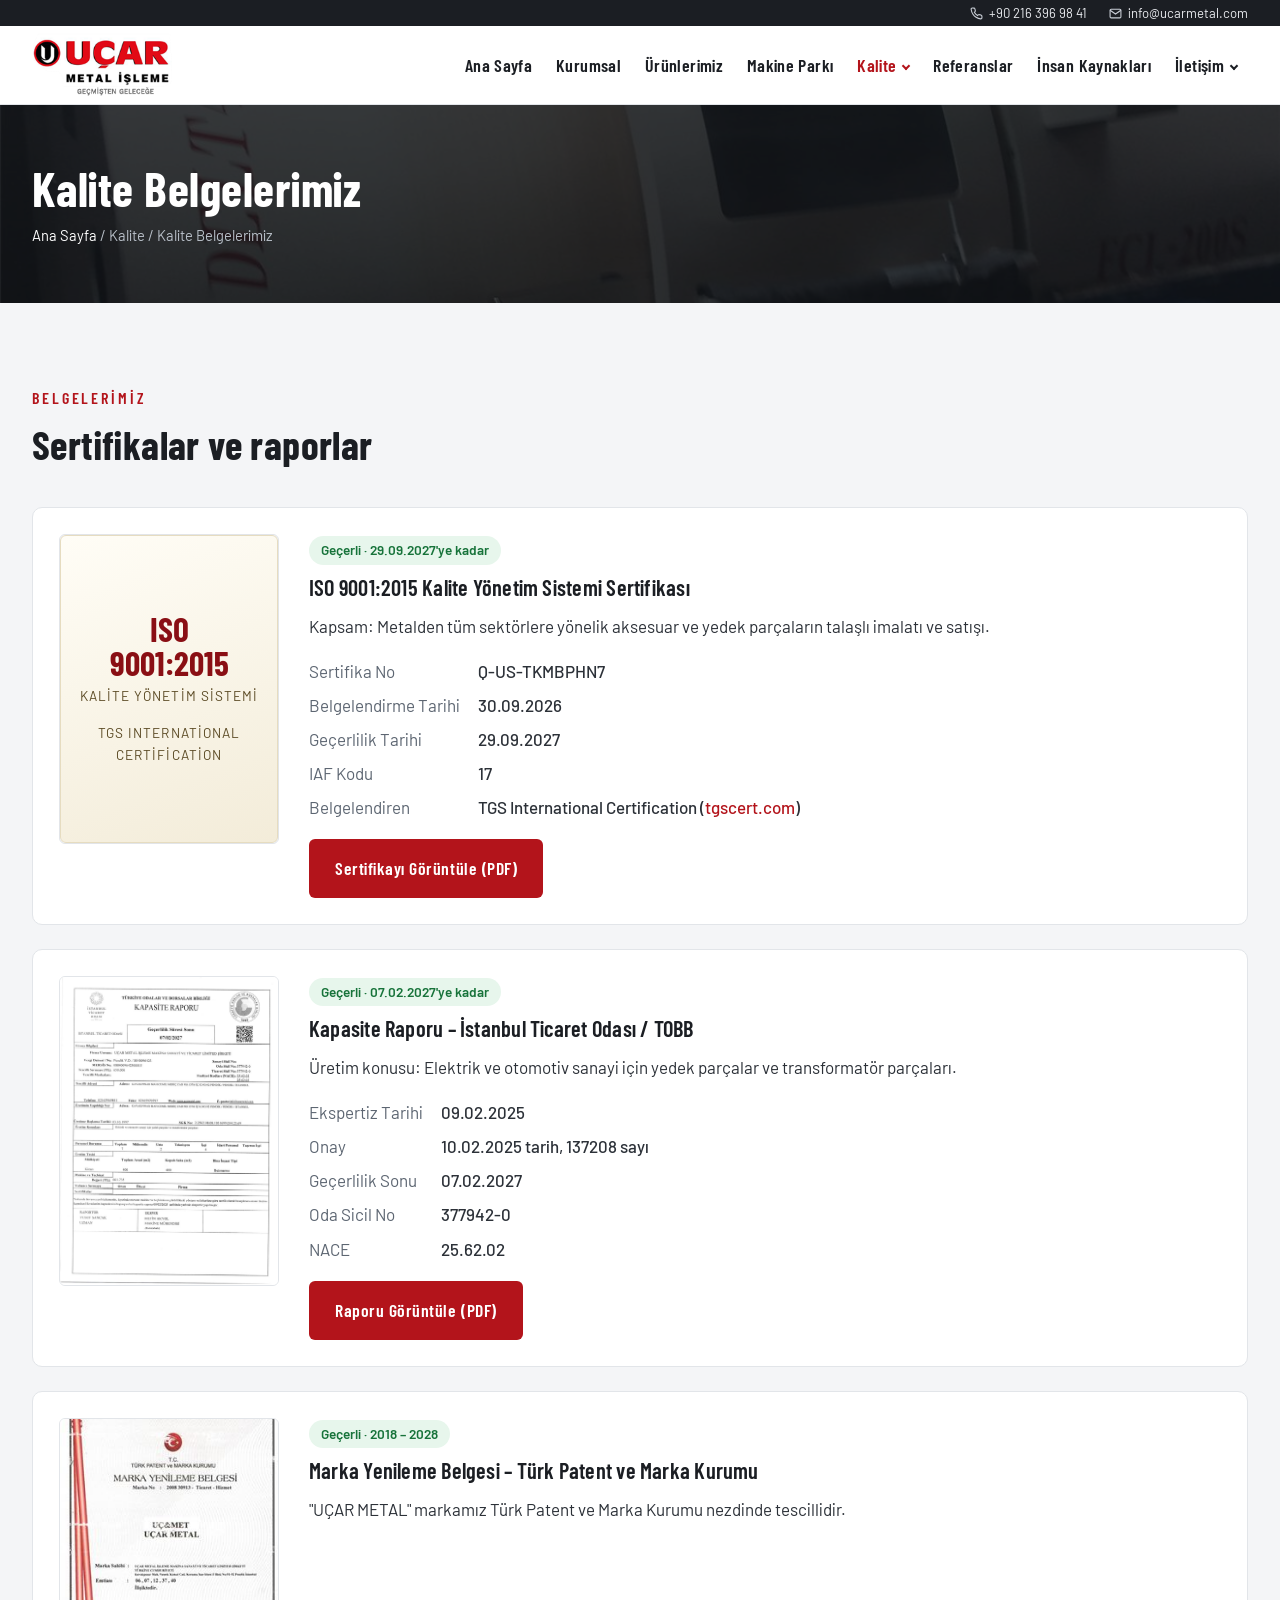
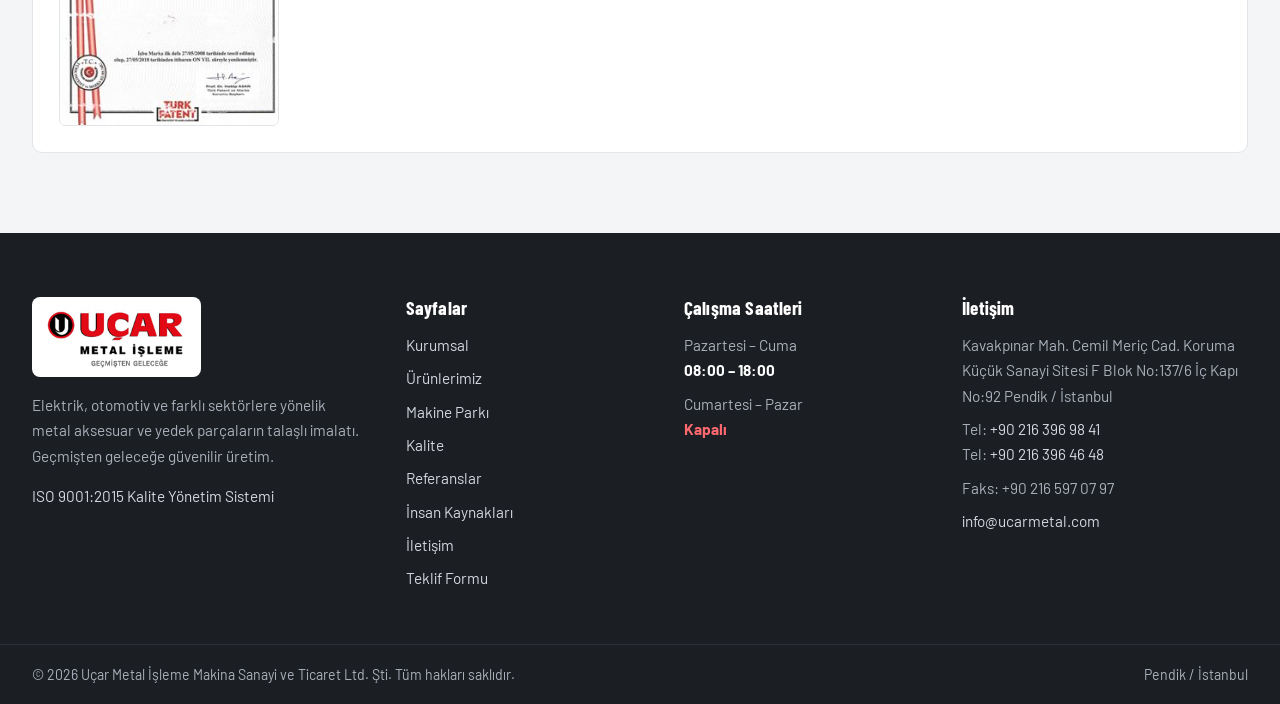
==== belgeler.html @ c9c99e72 "Revize 1: menü, metin, form ve harita düzenlemeleri - Üst şerit sadeleşti; telefon ve e-posta sağa a" ====
<!doctype html>
<html lang="tr">
<head>
<meta charset="utf-8">
<meta name="viewport" content="width=device-width, initial-scale=1">
<title>Kalite Belgelerimiz | ISO 9001:2015 – Uçar Metal</title>
<meta name="description" content="ISO 9001:2015 sertifikamız, İTO kapasite raporumuz ve marka tescil belgemiz.">
<link rel="canonical" href="https://www.ucarmetal.com/belgeler.html">
<meta property="og:title" content="Kalite Belgelerimiz | ISO 9001:2015 – Uçar Metal">
<meta property="og:description" content="ISO 9001:2015 sertifikamız, İTO kapasite raporumuz ve marka tescil belgemiz.">
<meta property="og:image" content="https://www.ucarmetal.com/img/makine/17.jpg">
<link rel="icon" href="img/favicon.png" type="image/png">
<link rel="preconnect" href="https://fonts.googleapis.com">
<link rel="preconnect" href="https://fonts.gstatic.com" crossorigin>
<link href="https://fonts.googleapis.com/css2?family=Barlow+Condensed:wght@500;600;700&family=Barlow:wght@400;500;600&display=swap" rel="stylesheet">
<link rel="stylesheet" href="css/style.css">
</head>
<body>
<a class="skip" href="#icerik">İçeriğe geç</a>
<div class="topbar">
  <div class="wrap">
    <div class="group">
      <span><svg width="13" height="13" viewBox="0 0 24 24" fill="none" stroke="currentColor" stroke-width="2"><path d="M22 16.9v3a2 2 0 0 1-2.2 2 19.8 19.8 0 0 1-8.6-3.1 19.5 19.5 0 0 1-6-6A19.8 19.8 0 0 1 2.1 4.2 2 2 0 0 1 4.1 2h3a2 2 0 0 1 2 1.7c.1.9.4 1.8.7 2.7a2 2 0 0 1-.5 2.1L8 9.8a16 16 0 0 0 6 6l1.3-1.3a2 2 0 0 1 2.1-.4c.9.3 1.8.6 2.7.7a2 2 0 0 1 1.7 2z"/></svg><a href="tel:+902163969841">+90 216 396 98 41</a></span>
      <span><svg width="13" height="13" viewBox="0 0 24 24" fill="none" stroke="currentColor" stroke-width="2"><rect x="2" y="4" width="20" height="16" rx="2"/><path d="m22 6-10 7L2 6"/></svg><a href="mailto:info@ucarmetal.com">info@ucarmetal.com</a></span>
    </div>
  </div>
</div>
<header class="site-header">
  <div class="wrap">
    <a class="logo" href="index.html"><img src="img/logo.png" width="211" height="96" alt="Uçar Metal İşleme – Geçmişten Geleceğe"></a>
    <button class="nav-toggle" aria-label="Menüyü aç" aria-expanded="false"><span></span></button>
    <nav class="nav" aria-label="Ana menü"><ul><li><a href="index.html">Ana Sayfa</a></li><li><a href="kurumsal.html">Kurumsal</a></li><li><a href="urunler.html">Ürünlerimiz</a></li><li><a href="makine-parki.html">Makine Parkı</a></li><li class="has-sub"><a href="belgeler.html" aria-current="page">Kalite</a><ul class="sub"><li><a href="belgeler.html" aria-current="page">Kalite Belgelerimiz</a></li><li><a href="kalite-kontrol.html">Kalite Kontrol Süreçlerimiz</a></li></ul></li><li><a href="referanslar.html">Referanslar</a></li><li><a href="insan-kaynaklari.html">İnsan Kaynakları</a></li><li class="has-sub"><a href="iletisim.html">İletişim</a><ul class="sub"><li><a href="iletisim.html">İletişim Bilgileri</a></li><li><a href="teklif.html">Teklif Formu</a></li></ul></li></ul></nav>
  </div>
</header>
<main id="icerik">
<section class="page-head"><div class="wrap"><h1>Kalite Belgelerimiz</h1><div class="crumbs"><a href="index.html">Ana Sayfa</a> / Kalite / Kalite Belgelerimiz</div></div></section>
<section class="section section-soft"><div class="wrap">
  <div class="section-title"><span class="eyebrow">Belgelerimiz</span><h2>Sertifikalar ve raporlar</h2></div>

  <article class="doc">
    <a class="doc-thumb" href="belgeler/iso-9001-2015-sertifika-2026-2027.pdf" target="_blank" rel="noopener"><div class="doc-cert"><b>ISO<br>9001:2015</b><span>Kalite Yönetim Sistemi</span><span style="margin-top:14px">TGS International Certification</span></div></a>
    <div>
      <span class="badge">Geçerli · 29.09.2027'ye kadar</span>
      <h3>ISO 9001:2015 Kalite Yönetim Sistemi Sertifikası</h3>
      <p>Kapsam: Metalden tüm sektörlere yönelik aksesuar ve yedek parçaların talaşlı imalatı ve satışı.</p>
      <dl>
        <dt>Sertifika No</dt><dd>Q-US-TKMBPHN7</dd>
        <dt>Belgelendirme Tarihi</dt><dd>30.09.2026</dd>
        <dt>Geçerlilik Tarihi</dt><dd>29.09.2027</dd>
        <dt>IAF Kodu</dt><dd>17</dd>
        <dt>Belgelendiren</dt><dd>TGS International Certification (<a href="https://www.tgscert.com" target="_blank" rel="noopener">tgscert.com</a>)</dd>
      </dl>
      <a class="btn btn-red" href="belgeler/iso-9001-2015-sertifika-2026-2027.pdf" target="_blank" rel="noopener">Sertifikayı Görüntüle (PDF)</a>
    </div>
  </article>

  <article class="doc">
    <a class="doc-thumb" href="belgeler/kapasite-raporu-2025-2027.pdf" target="_blank" rel="noopener"><img src="img/belge-kapasite.jpg" alt="Kapasite raporu ilk sayfa" loading="lazy"></a>
    <div>
      <span class="badge">Geçerli · 07.02.2027'ye kadar</span>
      <h3>Kapasite Raporu – İstanbul Ticaret Odası / TOBB</h3>
      <p>Üretim konusu: Elektrik ve otomotiv sanayi için yedek parçalar ve transformatör parçaları.</p>
      <dl>
        <dt>Ekspertiz Tarihi</dt><dd>09.02.2025</dd>
        <dt>Onay</dt><dd>10.02.2025 tarih, 137208 sayı</dd>
        <dt>Geçerlilik Sonu</dt><dd>07.02.2027</dd>
        <dt>Oda Sicil No</dt><dd>377942-0</dd>
        <dt>NACE</dt><dd>25.62.02</dd>
      </dl>
      <a class="btn btn-red" href="belgeler/kapasite-raporu-2025-2027.pdf" target="_blank" rel="noopener">Raporu Görüntüle (PDF)</a>
    </div>
  </article>

  <article class="doc">
    <div class="doc-thumb"><img src="img/belge-marka.jpg" alt="Marka yenileme belgesi" loading="lazy"></div>
    <div>
      <span class="badge">Geçerli · 2018 – 2028</span>
      <h3>Marka Yenileme Belgesi – Türk Patent ve Marka Kurumu</h3>
      <p>"UÇAR METAL" markamız Türk Patent ve Marka Kurumu nezdinde tescillidir.</p>
    </div>
  </article>
</div></section>
</main>
<footer class="site-footer">
  <div class="wrap">
    <div>
      <a class="logo" href="index.html"><img src="img/logo.png" width="211" height="96" alt="Uçar Metal İşleme – Geçmişten Geleceğe"></a>
      <p>Elektrik, otomotiv ve farklı sektörlere yönelik metal aksesuar ve yedek parçaların talaşlı imalatı. Geçmişten geleceğe güvenilir üretim.</p>
      <p><a href="belgeler.html">ISO 9001:2015 Kalite Yönetim Sistemi</a></p>
    </div>
    <div>
      <h4>Sayfalar</h4>
      <ul><li><a href="kurumsal.html">Kurumsal</a></li><li><a href="urunler.html">Ürünlerimiz</a></li><li><a href="makine-parki.html">Makine Parkı</a></li><li><a href="belgeler.html">Kalite</a></li><li><a href="referanslar.html">Referanslar</a></li><li><a href="insan-kaynaklari.html">İnsan Kaynakları</a></li><li><a href="iletisim.html">İletişim</a></li><li><a href="teklif.html">Teklif Formu</a></li></ul>
    </div>
    <div>
      <h4>Çalışma Saatleri</h4>
      <ul>
        <li>Pazartesi – Cuma<br><strong style="color:#fff">08:00 – 18:00</strong></li>
        <li>Cumartesi – Pazar<br><strong style="color:#ff6a70">Kapalı</strong></li>
      </ul>
    </div>
    <div>
      <h4>İletişim</h4>
      <ul>
        <li>Kavakpınar Mah. Cemil Meriç Cad. Koruma Küçük Sanayi Sitesi F Blok No:137/6 İç Kapı No:92 Pendik / İstanbul</li>
        <li>Tel: <a href="tel:+902163969841">+90 216 396 98 41</a><br>Tel: <a href="tel:+902163964648">+90 216 396 46 48</a></li>
        <li>Faks: +90 216 597 07 97</li>
        <li><a href="mailto:info@ucarmetal.com">info@ucarmetal.com</a></li>
      </ul>
    </div>
  </div>
  <div class="copy">
    <div class="wrap">
      <span>© <span id="year">2026</span> Uçar Metal İşleme Makina Sanayi ve Ticaret Ltd. Şti. Tüm hakları saklıdır.</span>
      <span>Pendik / İstanbul</span>
    </div>
  </div>
</footer>
<script src="js/main.js"></script>
</body>
</html>
---- css/style.css ----
:root {
  --red: #b3141b;
  --red-dark: #8a0f14;
  --ink: #1b1e23;
  --steel: #262b32;
  --steel-2: #323842;
  --text: #2c3138;
  --muted: #5d6672;
  --line: #e2e5e9;
  --bg: #ffffff;
  --bg-soft: #f4f5f7;
  --radius: 10px;
  --shadow: 0 8px 28px rgba(20, 24, 30, .08);
  --wrap: 1440px;
  --head: "Barlow Condensed", "Arial Narrow", sans-serif;
  --body: "Barlow", "Segoe UI", Arial, sans-serif;
}

*, *::before, *::after { box-sizing: border-box; }
html { scroll-behavior: smooth; }
body { margin: 0; font-family: var(--body); font-size: 17px; line-height: 1.65; color: var(--text); background: var(--bg); }
img { max-width: 100%; display: block; }
a { color: var(--red); text-decoration: none; }
a:hover { color: var(--red-dark); }
h1, h2, h3, h4 { font-family: var(--head); color: var(--ink); line-height: 1.15; margin: 0 0 .5em; letter-spacing: .01em; }
h1 { font-size: clamp(2.2rem, 5vw, 3.6rem); font-weight: 700; }
h2 { font-size: clamp(1.8rem, 3.4vw, 2.5rem); font-weight: 700; }
h3 { font-size: 1.4rem; font-weight: 600; }
p { margin: 0 0 1em; }
.wrap { width: 100%; max-width: var(--wrap); margin: 0 auto; padding: 0 32px; }
@media (max-width: 640px) { .wrap { padding: 0 16px; } }
.skip { position: absolute; left: -999px; }
.skip:focus { left: 12px; top: 12px; background: #fff; padding: 8px 12px; z-index: 100; }

/* Top bar */
.topbar { background: var(--ink); color: #c9ced6; font-size: .82rem; line-height: 1.4; }
.topbar .wrap { display: flex; flex-wrap: wrap; gap: 4px 22px; justify-content: flex-end; padding-top: 4px; padding-bottom: 4px; }
.topbar a { color: #e8eaee; }
.topbar a:hover { color: #fff; }
.topbar span { display: inline-flex; align-items: center; gap: 6px; }
.topbar .group { display: flex; flex-wrap: wrap; gap: 6px 22px; }

/* Header */
.site-header { background: #fff; border-bottom: 1px solid var(--line); position: sticky; top: 0; z-index: 50; }
.site-header .wrap { display: flex; align-items: center; justify-content: space-between; min-height: 78px; gap: 20px; }
.logo { display: flex; align-items: center; flex-shrink: 0; }
.logo img { height: 64px; width: auto; }
.logo-mark { width: 48px; height: 48px; border-radius: 50%; background: var(--red); color: #fff; display: grid; place-items: center; font-family: var(--head); font-weight: 700; font-size: 1.9rem; box-shadow: inset 0 0 0 3px #fff, 0 0 0 2px var(--red); }
.logo-text { display: flex; flex-direction: column; line-height: 1; }
.logo-text strong { font-family: var(--head); font-size: 1.85rem; font-weight: 700; color: var(--red); letter-spacing: .02em; }
.logo-text small { font-family: var(--head); font-size: .95rem; font-weight: 600; letter-spacing: .14em; color: var(--ink); margin-top: 3px; }
.nav ul { list-style: none; margin: 0; padding: 0; display: flex; gap: 2px; }
.nav a { display: block; white-space: nowrap; padding: 10px 11px; font-family: var(--head); font-size: 1.12rem; font-weight: 600; color: var(--ink); border-radius: 6px; letter-spacing: .02em; }
.nav a:hover { color: var(--red); background: var(--bg-soft); }
.nav a[aria-current="page"] { color: var(--red); }
.nav .has-sub { position: relative; }
.nav .has-sub > a::after { content: ""; display: inline-block; width: 6px; height: 6px; margin-left: 7px; border-right: 2px solid currentColor; border-bottom: 2px solid currentColor; transform: translateY(-3px) rotate(45deg); }
.nav .sub { position: absolute; top: 100%; left: 0; min-width: 240px; display: none; flex-direction: column; gap: 0; background: #fff; border: 1px solid var(--line); border-radius: 8px; box-shadow: var(--shadow); padding: 6px; z-index: 60; }
.nav .sub a { font-size: 1.05rem; padding: 10px 12px; }
.nav .has-sub:hover > .sub, .nav .has-sub:focus-within > .sub { display: flex; }
.nav-toggle { display: none; background: none; border: 1px solid var(--line); border-radius: 8px; width: 46px; height: 42px; cursor: pointer; }
.nav-toggle span, .nav-toggle span::before, .nav-toggle span::after { display: block; width: 22px; height: 2px; background: var(--ink); margin: 0 auto; position: relative; content: ""; }
.nav-toggle span::before { position: absolute; top: -7px; }
.nav-toggle span::after { position: absolute; top: 7px; }

@media (max-width: 1200px) {
  .nav-toggle { display: block; }
  .nav { position: absolute; left: 0; right: 0; top: 100%; background: #fff; border-bottom: 1px solid var(--line); display: none; box-shadow: var(--shadow); }
  .nav.open { display: block; }
  .nav ul { flex-direction: column; padding: 8px 12px 14px; }
  .nav a { padding: 12px 10px; border-bottom: 1px solid var(--line); border-radius: 0; }
  .nav .sub { position: static; display: flex; border: 0; box-shadow: none; padding: 0 0 0 18px; min-width: 0; }
  .nav .has-sub > a::after { display: none; }
}

/* Buttons */
.btn { display: inline-flex; align-items: center; gap: 8px; padding: 13px 24px; border-radius: 6px; font-family: var(--head); font-weight: 600; font-size: 1.1rem; letter-spacing: .03em; border: 2px solid transparent; cursor: pointer; transition: background .15s, color .15s; }
.btn-red { background: var(--red); color: #fff; }
.btn-red:hover { background: var(--red-dark); color: #fff; }
.btn-ghost { border-color: rgba(255,255,255,.7); color: #fff; }
.btn-ghost:hover { background: #fff; color: var(--ink); }
.btn-outline { border-color: var(--red); color: var(--red); background: #fff; }
.btn-outline:hover { background: var(--red); color: #fff; }

/* Hero */
.hero { position: relative; color: #fff; background: var(--steel) url("../img/makine/17.jpg") center/cover no-repeat; }
.hero::before { content: ""; position: absolute; inset: 0; background: linear-gradient(100deg, rgba(18,20,24,.93) 0%, rgba(18,20,24,.78) 48%, rgba(18,20,24,.35) 100%); }
.hero .wrap { position: relative; padding-top: 110px; padding-bottom: 120px; }
.hero h1 { color: #fff; max-width: 760px; }
.hero h1 em { font-style: normal; color: #ff4b52; }
.hero p { font-size: 1.2rem; max-width: 620px; color: #dde1e6; }
.hero .eyebrow { color: #ff6a70; }
.hero-actions { display: flex; flex-wrap: wrap; gap: 14px; margin-top: 28px; }
.eyebrow { display: inline-block; font-family: var(--head); font-weight: 600; font-size: 1rem; letter-spacing: .18em; text-transform: uppercase; color: var(--red); margin-bottom: 10px; }
h2.eyebrow-lg { font-size: 1.5rem; letter-spacing: .16em; margin-bottom: 0; }

/* Page header */
.page-head { background: var(--steel) url("../img/makine/18.jpg") center/cover no-repeat; position: relative; color: #fff; }
.page-head::before { content: ""; position: absolute; inset: 0; background: rgba(18,20,24,.82); }
.page-head .wrap { position: relative; padding-top: 56px; padding-bottom: 56px; }
.page-head h1 { color: #fff; margin: 0; font-size: clamp(2rem, 4.4vw, 3rem); }
.crumbs { font-size: .92rem; color: #b9c0c9; margin-top: 6px; }
.crumbs a { color: #fff; }

/* Sections */
.section { padding: 80px 0; }
.section-soft { background: var(--bg-soft); }
.section-dark { background: var(--steel); color: #d4d8de; }
.section-dark h2, .section-dark h3 { color: #fff; }
.section-title { max-width: 720px; margin-bottom: 40px; }
.section-title.center { text-align: center; margin-left: auto; margin-right: auto; }
.lead { font-size: 1.15rem; color: var(--muted); }

/* Stats strip */
.stats { background: var(--red); color: #fff; }
.stats .wrap { display: grid; grid-template-columns: repeat(4, 1fr); }
.stat { padding: 26px 18px; border-right: 1px solid rgba(255,255,255,.18); }
.stat:last-child { border-right: 0; }
.stat strong { display: block; font-family: var(--head); font-size: 1.9rem; font-weight: 700; line-height: 1.1; }
.stat span { font-size: .95rem; color: #ffd9db; }
@media (max-width: 820px) { .stats .wrap { grid-template-columns: repeat(2, 1fr); } .stat:nth-child(2) { border-right: 0; } .stat:nth-child(-n+2) { border-bottom: 1px solid rgba(255,255,255,.18); } }

/* Grids & cards */
.grid { display: grid; gap: 26px; }
.grid-2 { grid-template-columns: repeat(2, 1fr); }
.grid-3 { grid-template-columns: repeat(3, 1fr); }
.grid-4 { grid-template-columns: repeat(4, 1fr); }
@media (max-width: 960px) { .grid-3, .grid-4 { grid-template-columns: repeat(2, 1fr); } }
@media (max-width: 640px) { .grid-2, .grid-3, .grid-4 { grid-template-columns: 1fr; } }
.split { display: grid; grid-template-columns: 1.05fr 1fr; gap: 56px; align-items: center; }
@media (max-width: 900px) { .split { grid-template-columns: 1fr; gap: 32px; } }

.card { background: #fff; border: 1px solid var(--line); border-radius: var(--radius); overflow: hidden; display: flex; flex-direction: column; transition: box-shadow .2s, transform .2s; }
.card:hover { box-shadow: var(--shadow); transform: translateY(-3px); }
.card-img { aspect-ratio: 4/3; overflow: hidden; background: var(--bg-soft); }
.card-img img { width: 100%; height: 100%; object-fit: cover; }
.card-body { padding: 22px 24px 26px; flex: 1; display: flex; flex-direction: column; }
.card-body p { color: var(--muted); }
.card-body .more { margin-top: auto; font-family: var(--head); font-weight: 600; font-size: 1.08rem; }
.card-body .more::after { content: " →"; }

.img-frame { border-radius: var(--radius); overflow: hidden; box-shadow: var(--shadow); }
.img-frame img { width: 100%; height: 100%; object-fit: cover; }
.split > .img-frame { aspect-ratio: 4/3; }
.img-pair { display: grid; grid-template-columns: 1fr 1fr; gap: 14px; }
.img-pair .img-frame:first-child { grid-row: span 2; }

.checklist { list-style: none; padding: 0; margin: 0 0 1.2em; }
.checklist li { position: relative; padding-left: 30px; margin-bottom: 10px; }
.checklist li::before { content: ""; position: absolute; left: 0; top: .45em; width: 16px; height: 16px; border-radius: 50%; background: var(--red); box-shadow: inset 0 0 0 4px #ffd5d7; }

/* Feature tiles */
.feature { padding: 28px; border-radius: var(--radius); background: #fff; border: 1px solid var(--line); }
.feature .ico { width: 52px; height: 52px; border-radius: 10px; background: #fbe9ea; color: var(--red); display: grid; place-items: center; margin-bottom: 16px; }
.feature .ico svg { width: 28px; height: 28px; }
.feature p { color: var(--muted); margin: 0; }
.section-dark .feature { background: var(--steel-2); border-color: #3d444f; }
.section-dark .feature p { color: #c0c6ce; }
.section-dark .feature .ico { background: rgba(255,75,82,.14); color: #ff6a70; }

/* Gallery */
.gallery { display: grid; grid-template-columns: repeat(auto-fill, minmax(210px, 1fr)); gap: 16px; }
.gallery figure { margin: 0; background: #fff; border: 1px solid var(--line); border-radius: var(--radius); overflow: hidden; }
.gallery button { display: block; width: 100%; padding: 0; border: 0; background: var(--bg-soft); cursor: zoom-in; aspect-ratio: 1/1; }
.gallery button img { width: 100%; height: 100%; object-fit: cover; transition: transform .3s; }
.gallery button:hover img { transform: scale(1.05); }
.gallery figcaption { padding: 10px 14px 12px; font-size: .95rem; line-height: 1.35; color: var(--text); }
.gallery.tight figcaption { display: none; }

.lightbox { position: fixed; inset: 0; background: rgba(10,12,15,.92); display: none; align-items: center; justify-content: center; z-index: 200; padding: 30px; }
.lightbox.open { display: flex; }
.lightbox img { max-width: min(1100px, 100%); max-height: 82vh; border-radius: 6px; }
.lightbox p { color: #e6e9ee; text-align: center; margin: 14px 0 0; }
.lightbox .lb-inner { display: flex; flex-direction: column; align-items: center; }
.lb-btn { position: absolute; background: rgba(255,255,255,.12); border: 0; color: #fff; width: 50px; height: 50px; border-radius: 50%; font-size: 1.6rem; cursor: pointer; }
.lb-btn:hover { background: var(--red); }
.lb-close { top: 18px; right: 18px; }
.lb-prev { left: 18px; top: 50%; transform: translateY(-50%); }
.lb-next { right: 18px; top: 50%; transform: translateY(-50%); }

/* Product tags */
.tags { display: flex; flex-wrap: wrap; gap: 8px; padding: 0; margin: 0 0 30px; list-style: none; }
.tags li { background: #fff; border: 1px solid var(--line); border-radius: 30px; padding: 6px 14px; font-size: .95rem; }
.subnav { display: flex; flex-wrap: wrap; gap: 10px; margin-bottom: 10px; }
.subnav a { padding: 8px 16px; border-radius: 30px; border: 1px solid var(--line); background: #fff; color: var(--ink); font-weight: 500; }
.subnav a:hover { border-color: var(--red); color: var(--red); }
.product-block { scroll-margin-top: 100px; }
.product-block + .product-block { margin-top: 70px; padding-top: 70px; border-top: 1px solid var(--line); }

/* References */
/* 5 üstte, 4 altta ortalı */
.logos { display: flex; flex-wrap: wrap; justify-content: center; gap: 20px; }
.logos div { flex: 0 0 calc((100% - 80px) / 5); background: #fff; border: 1px solid var(--line); border-radius: var(--radius); padding: 16px 20px; display: grid; place-items: center; aspect-ratio: 16/8; }
.logos img { max-height: 76px; max-width: 100%; width: auto; object-fit: contain; }
@media (max-width: 900px) { .logos div { flex-basis: calc((100% - 40px) / 3); } }
@media (max-width: 560px) { .logos { gap: 12px; } .logos div { flex-basis: calc((100% - 12px) / 2); } }

/* Documents */
.doc { display: grid; grid-template-columns: 220px 1fr; gap: 30px; background: #fff; border: 1px solid var(--line); border-radius: var(--radius); padding: 26px; align-items: start; }
.doc + .doc { margin-top: 24px; }
@media (max-width: 700px) { .doc { grid-template-columns: 1fr; } }
.doc-thumb { border: 1px solid var(--line); border-radius: 6px; overflow: hidden; background: var(--bg-soft); }
.doc-cert { aspect-ratio: 1/1.414; background: linear-gradient(160deg, #fffdf6, #f3ecd9); border: 1px solid #e6dcc0; border-radius: 6px; display: flex; flex-direction: column; align-items: center; justify-content: center; text-align: center; padding: 18px; color: #5b4a24; }
.doc-cert b { font-family: var(--head); font-size: 2.1rem; color: var(--red-dark); line-height: 1; }
.doc-cert span { font-size: .85rem; letter-spacing: .08em; text-transform: uppercase; margin-top: 6px; }
.doc dl { display: grid; grid-template-columns: max-content 1fr; gap: 6px 18px; margin: 0 0 18px; }
.doc dt { color: var(--muted); }
.doc dd { margin: 0; font-weight: 500; }
.badge { display: inline-block; background: #e7f6ec; color: #17733a; border-radius: 30px; padding: 3px 12px; font-size: .85rem; font-weight: 600; margin-bottom: 10px; }

/* News */
.news { list-style: none; margin: 0; padding: 0; }
.news li { display: grid; grid-template-columns: 110px 1fr; gap: 18px; padding: 18px 0; border-bottom: 1px solid var(--line); }
.news time { font-family: var(--head); font-weight: 600; color: var(--red); }

/* Hours & contact */
.hours { width: 100%; border-collapse: collapse; }
.hours td { padding: 10px 0; border-bottom: 1px solid var(--line); }
.hours td:last-child { text-align: right; font-weight: 600; }
.hours .closed td:last-child { color: var(--red); }
.contact-list { list-style: none; padding: 0; margin: 0; }
.contact-list li { display: grid; grid-template-columns: 42px 1fr; gap: 12px; padding: 14px 0; border-bottom: 1px solid var(--line); }
.contact-list .ico { width: 42px; height: 42px; border-radius: 50%; background: #fbe9ea; color: var(--red); display: grid; place-items: center; }
.contact-list .ico svg { width: 20px; height: 20px; }
.contact-list b { display: block; font-family: var(--head); font-size: 1.1rem; color: var(--ink); }
.map { border: 0; width: 100%; height: 380px; border-radius: var(--radius); display: block; }

.cta { background: linear-gradient(110deg, var(--red-dark), var(--red)); color: #fff; border-radius: 14px; padding: 46px; display: flex; flex-wrap: wrap; gap: 24px; align-items: center; justify-content: space-between; }
.cta h2 { color: #fff; margin: 0 0 6px; }
.cta p { margin: 0; color: #ffe1e2; }
.cta .btn-ghost:hover { color: var(--red); }

/* Forms */
.form { display: grid; grid-template-columns: 1fr 1fr; gap: 16px; }
.form .full { grid-column: 1 / -1; }
@media (max-width: 640px) { .form { grid-template-columns: 1fr; } }
.form label { display: block; font-weight: 500; margin-bottom: 6px; font-size: .95rem; }
.form input, .form select, .form textarea { width: 100%; padding: 12px 14px; border: 1px solid #cfd4da; border-radius: 6px; font: inherit; background: #fff; color: var(--text); }
.form input:focus, .form select:focus, .form textarea:focus { outline: 2px solid rgba(179,20,27,.25); border-color: var(--red); }
.form textarea { min-height: 140px; resize: vertical; }
.form .check { display: flex; gap: 10px; align-items: flex-start; font-size: .92rem; color: var(--muted); }
.form .check input { width: auto; margin-top: 5px; }
.form-note { font-size: .88rem; color: var(--muted); }
.panel { background: #fff; border: 1px solid var(--line); border-radius: var(--radius); padding: 32px; }

/* Footer */
.site-footer { background: var(--ink); color: #aab1bb; font-size: .96rem; }
.site-footer .wrap { display: grid; grid-template-columns: 1.4fr 1fr 1fr 1.2fr; gap: 40px; padding-top: 64px; padding-bottom: 44px; }
@media (max-width: 900px) { .site-footer .wrap { grid-template-columns: 1fr 1fr; } }
@media (max-width: 560px) { .site-footer .wrap { grid-template-columns: 1fr; } }
.site-footer h4 { color: #fff; font-size: 1.2rem; margin-bottom: 14px; }
.site-footer ul { list-style: none; margin: 0; padding: 0; }
.site-footer li { margin-bottom: 8px; }
.site-footer a { color: #d5d9df; }
.site-footer a:hover { color: #fff; }
.site-footer .logo { display: inline-flex; background: #fff; border-radius: 8px; padding: 8px 14px; margin-bottom: 16px; }
.copy { border-top: 1px solid #2d323a; }
.copy .wrap { display: flex; flex-wrap: wrap; justify-content: space-between; gap: 10px; padding-top: 18px; padding-bottom: 18px; font-size: .88rem; grid-template-columns: none; }
@media (max-width: 520px) { .stat strong { font-size: 1.35rem; } .topbar { font-size: .8rem; } .hero .wrap { padding-top: 70px; padding-bottom: 80px; } }

/* Kalite kontrol adımları */
.steps .feature { position: relative; }
.step-no { position: absolute; top: 22px; right: 26px; font-family: var(--head); font-weight: 700; font-size: 2.4rem; color: #eceef1; line-height: 1; }

/* Form gönderimi ve onay */
.form input[type="file"] { padding: 10px; background: var(--bg-soft); border-style: dashed; cursor: pointer; }
.form-status { margin: 10px 0 0; font-size: .92rem; color: var(--muted); }
.form-status.error { color: var(--red); }
.form button[disabled] { opacity: .6; cursor: wait; }
.confirm { max-width: 720px; margin: 0 auto; text-align: center; padding: 56px 32px; }
.confirm-ico { width: 72px; height: 72px; border-radius: 50%; background: #e7f6ec; color: #17733a; display: grid; place-items: center; font-size: 2.2rem; margin: 0 auto 20px; }
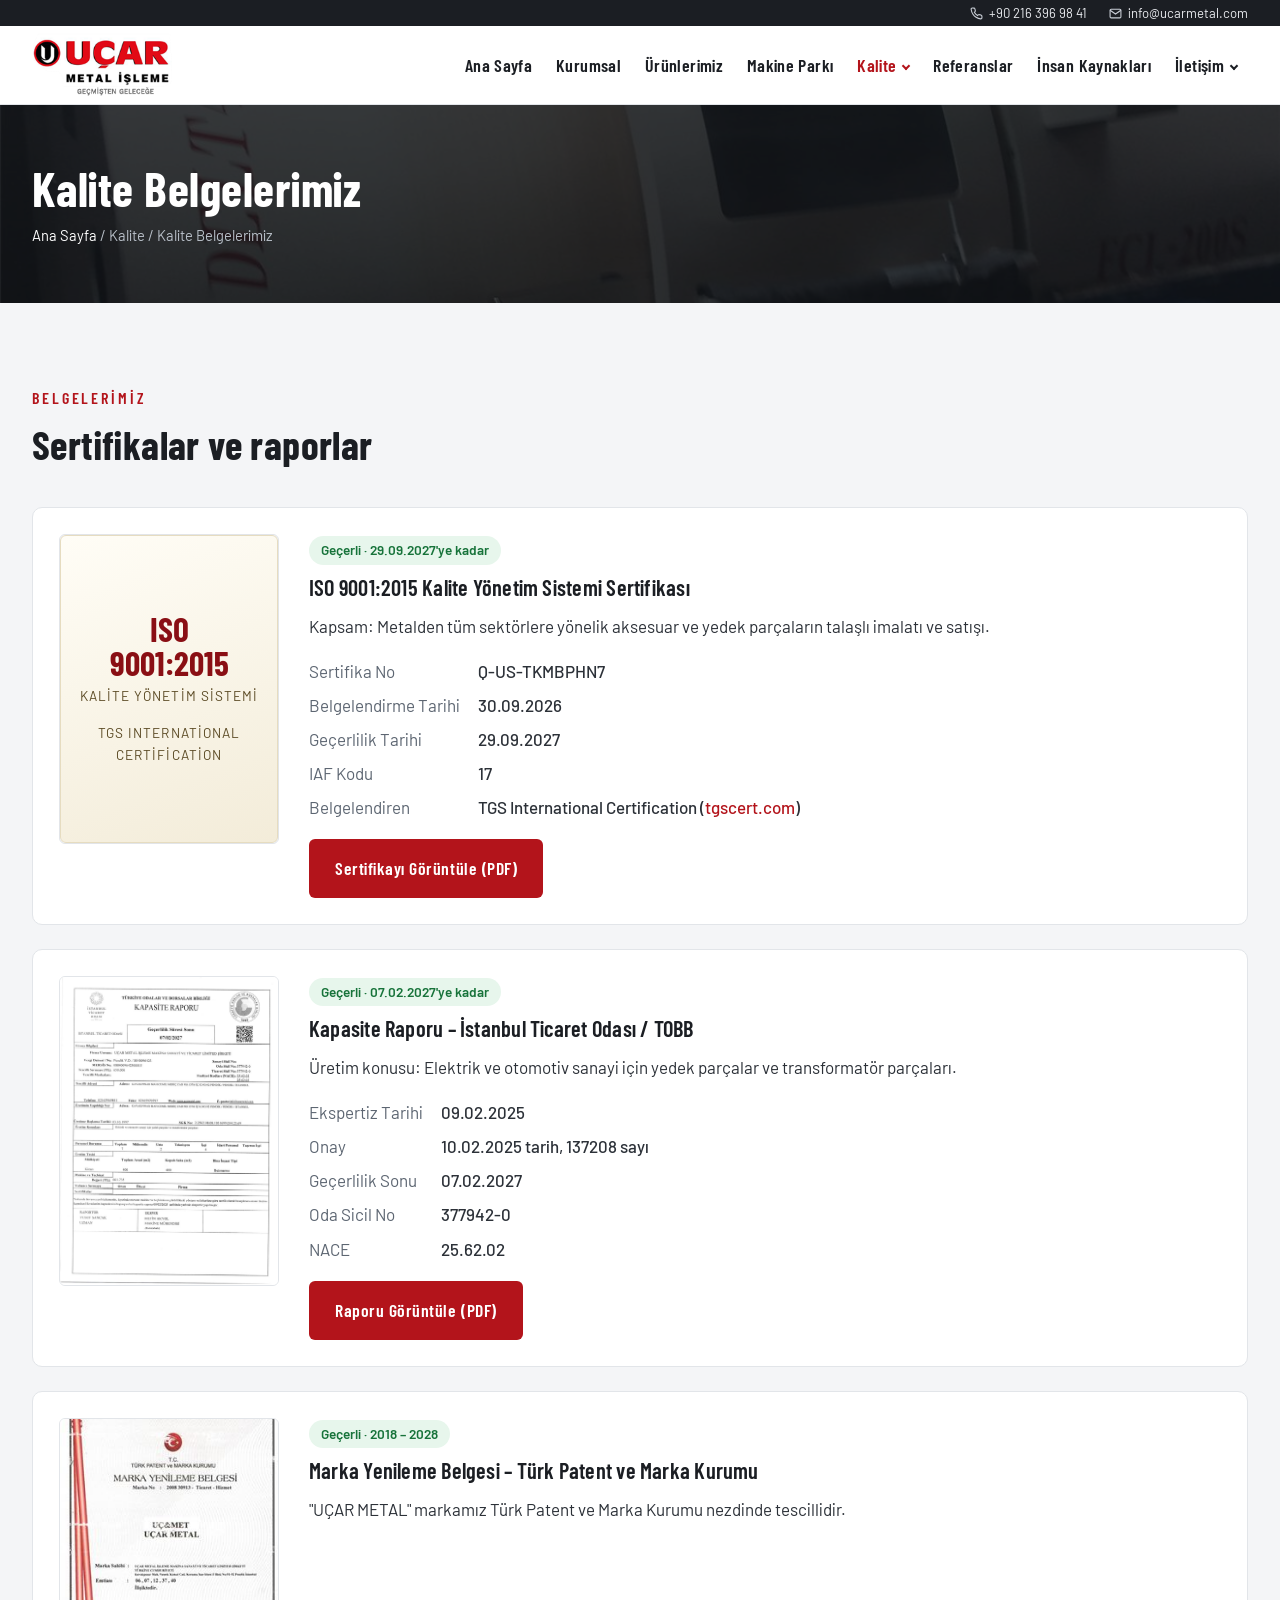
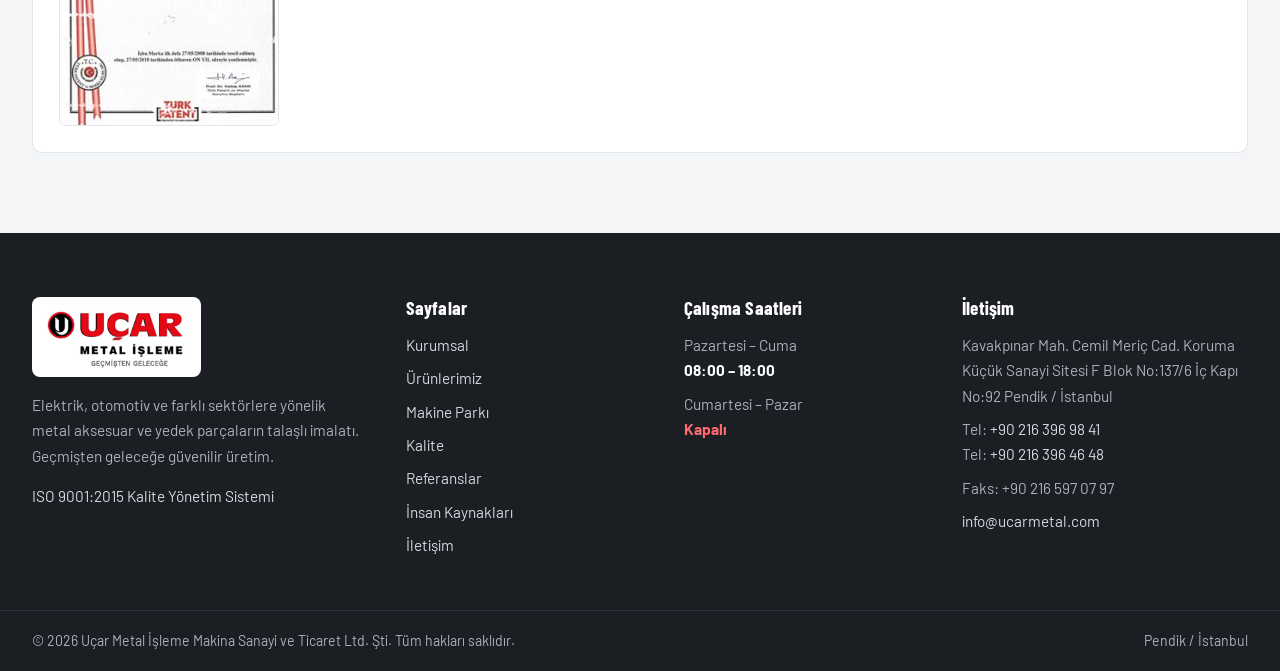
==== commit 95d13d9e: "Revize 1 son kontrol: dokümana birebir uyum - Harita uydu görünümünde, doğru işletme pininde - Ana s" ====
--- a/belgeler.html
+++ b/belgeler.html
@@ -90,7 +90,7 @@
     </div>
     <div>
       <h4>Sayfalar</h4>
-      <ul><li><a href="kurumsal.html">Kurumsal</a></li><li><a href="urunler.html">Ürünlerimiz</a></li><li><a href="makine-parki.html">Makine Parkı</a></li><li><a href="belgeler.html">Kalite</a></li><li><a href="referanslar.html">Referanslar</a></li><li><a href="insan-kaynaklari.html">İnsan Kaynakları</a></li><li><a href="iletisim.html">İletişim</a></li><li><a href="teklif.html">Teklif Formu</a></li></ul>
+      <ul><li><a href="kurumsal.html">Kurumsal</a></li><li><a href="urunler.html">Ürünlerimiz</a></li><li><a href="makine-parki.html">Makine Parkı</a></li><li><a href="belgeler.html">Kalite</a></li><li><a href="referanslar.html">Referanslar</a></li><li><a href="insan-kaynaklari.html">İnsan Kaynakları</a></li><li><a href="iletisim.html">İletişim</a></li></ul>
     </div>
     <div>
       <h4>Çalışma Saatleri</h4>
